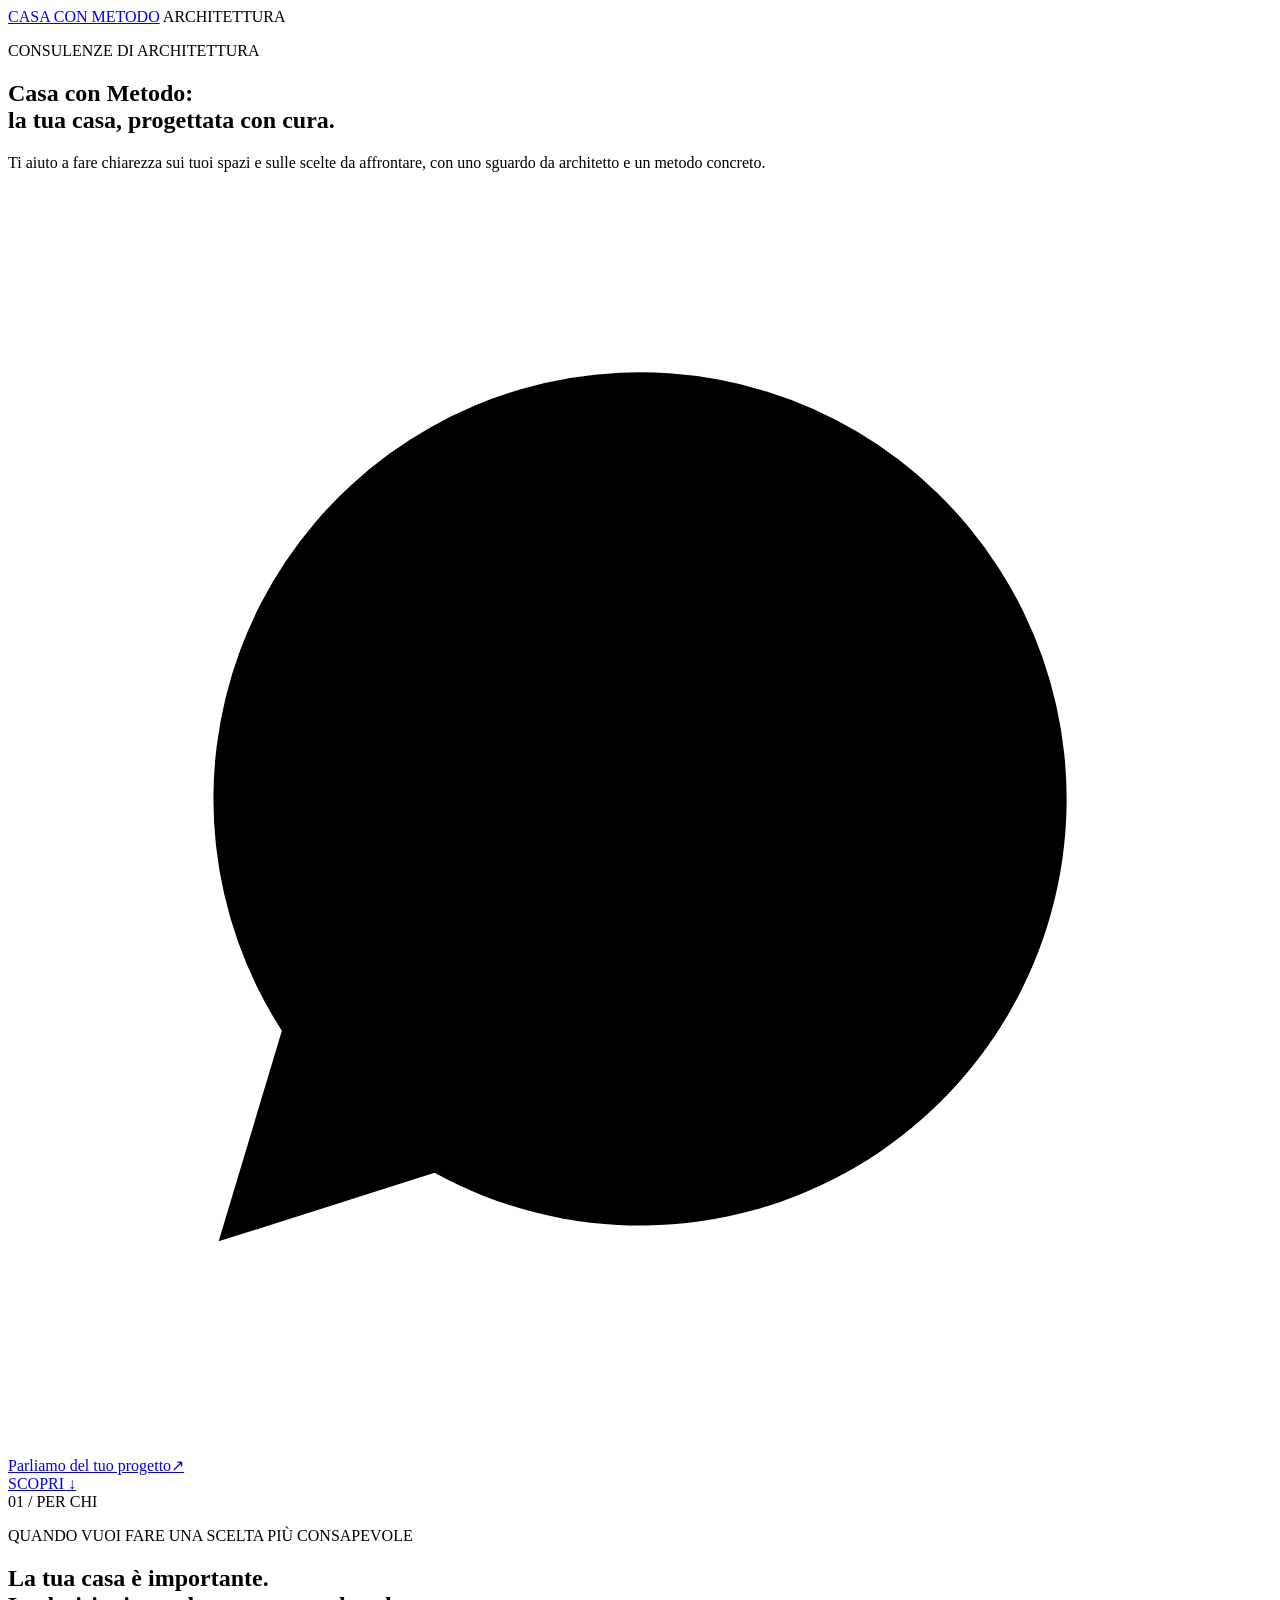
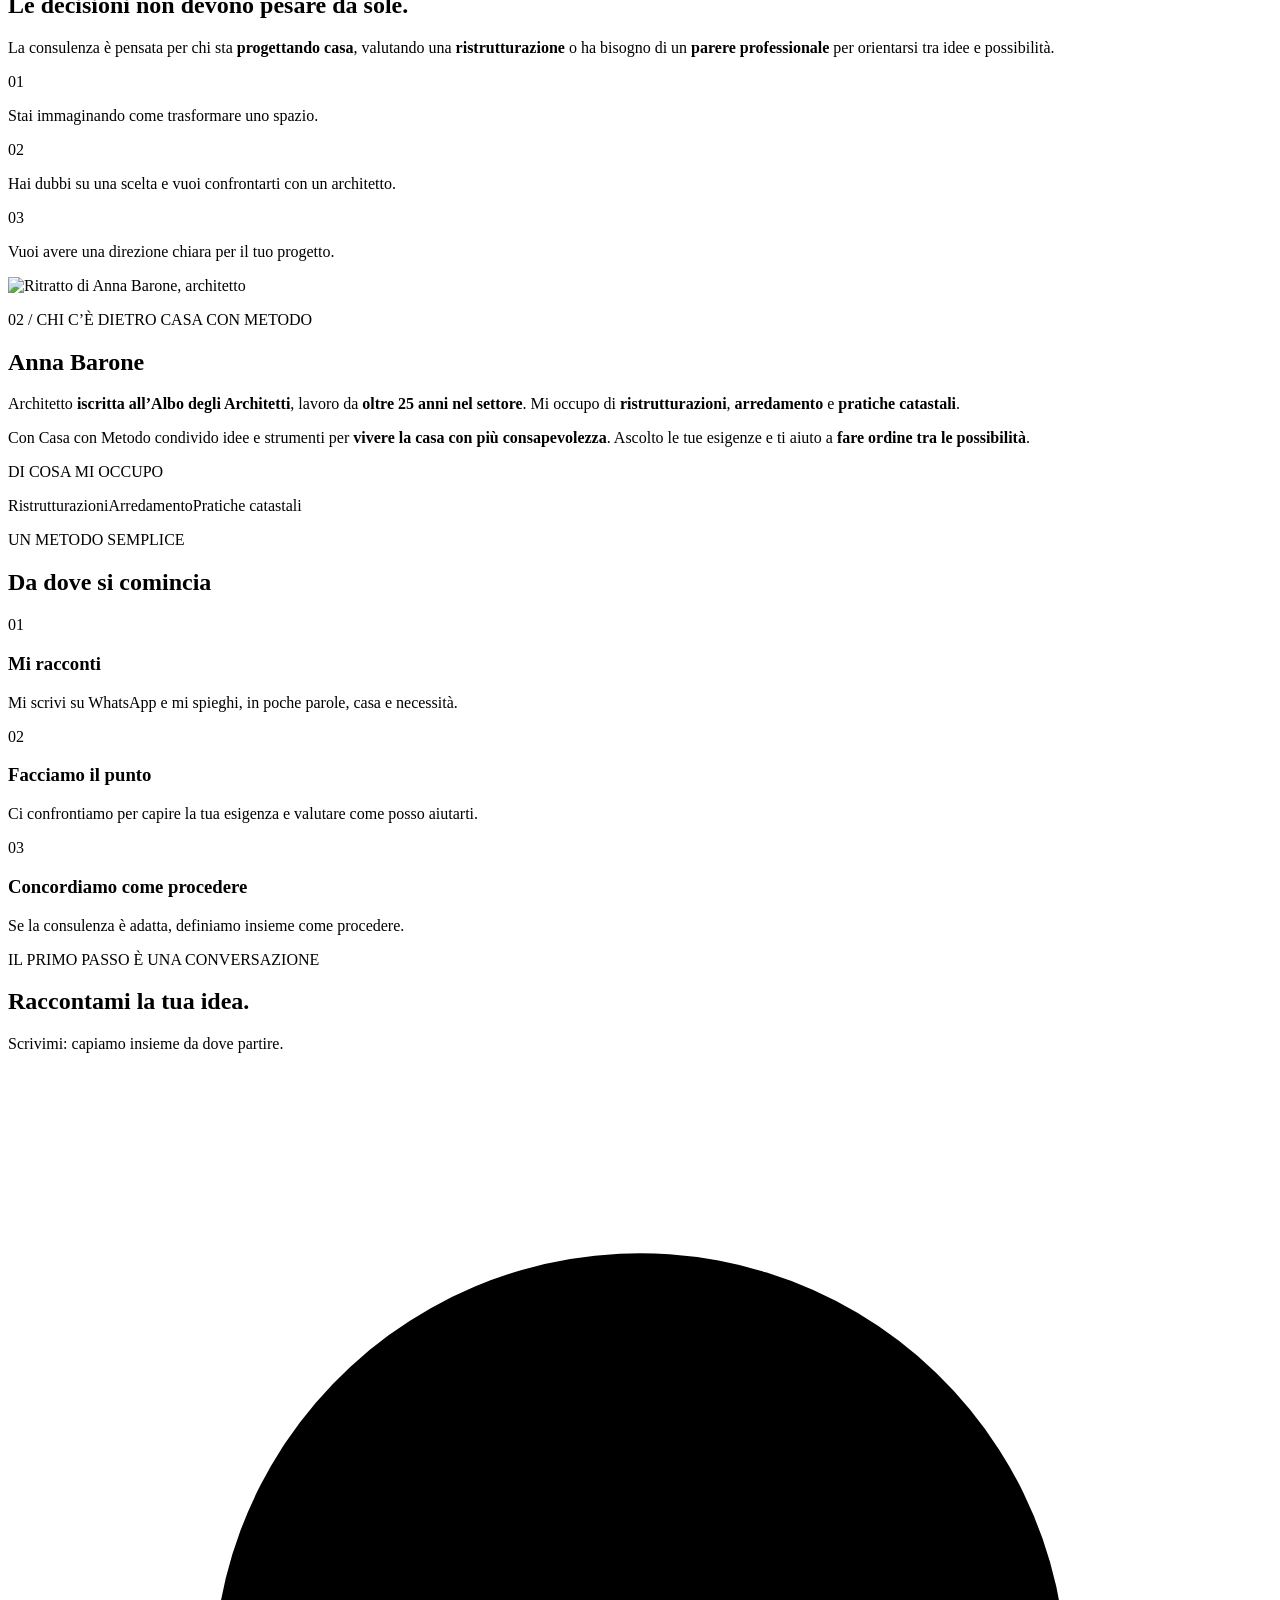
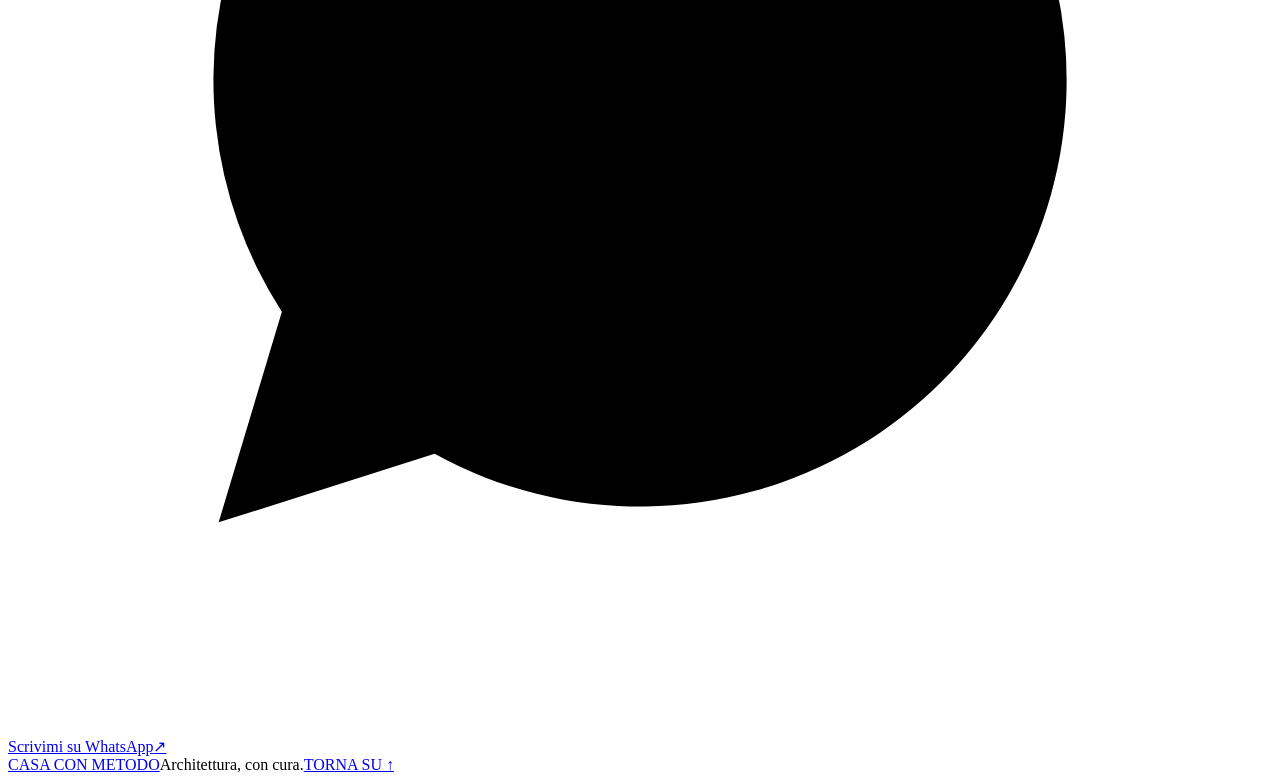
==== landing.html @ af36dec6 "Add landing.html" ====
<!doctype html>
<html lang="it">
<head>
  <meta charset="utf-8">
  <meta name="viewport" content="width=device-width, initial-scale=1">
  <meta name="theme-color" content="#fff">
  <meta name="description" content="Anna Barone, architetto iscritta all’Albo con oltre 25 anni di esperienza. Ristrutturazioni, arredamento e pratiche catastali con Casa con Metodo.">
  <title>Anna Barone, architetto | Casa con Metodo</title>
  <link rel="preconnect" href="https://fonts.googleapis.com">
  <link rel="preconnect" href="https://fonts.gstatic.com" crossorigin>
  <link href="https://fonts.googleapis.com/css2?family=DM+Sans:wght@400;500;600&family=Manrope:wght@400;500;600;700&display=swap" rel="stylesheet">
  <link rel="stylesheet" href="landing.css">
  <script src="config.js" defer></script>
  <script src="landing.js" defer></script>
</head>
<body>
  <header class="site-header" id="top">
    <a class="wordmark" href="index.html" aria-label="Casa con Metodo, pagina iniziale">CASA CON METODO</a>
    <span class="header-note">ARCHITETTURA</span>
  </header>

  <main>
    <section class="hero" aria-labelledby="hero-title">
      <div class="hero-copy">
        <p class="eyebrow">CONSULENZE DI ARCHITETTURA</p>
        <h1 id="hero-title">Casa con Metodo:<br class="desktop-only"> la tua casa, progettata con cura.</h1>
        <p class="hero-intro">Ti aiuto a fare chiarezza sui tuoi spazi e sulle scelte da affrontare, con uno sguardo da architetto e un metodo concreto.</p>
        <a class="button button-dark" data-whatsapp href="#contatti"><svg class="whatsapp-icon" viewBox="0 0 24 24" aria-hidden="true"><path d="M20.1 11.7a8.1 8.1 0 0 1-12 7L4 20l1.2-4a8.1 8.1 0 1 1 14.9-4.3Z"/><path d="M9 8.3c.2-.4.4-.5.7-.5h.5c.2 0 .4.1.5.4l.8 1.8c.1.3.1.5-.1.7l-.6.7c-.2.2-.2.4 0 .7.5.8 1.2 1.4 2 1.8.3.1.5.1.7-.1l.8-.9c.2-.2.4-.3.7-.1l1.7.8c.3.1.4.3.4.5 0 .3-.2 1.2-.8 1.7-.5.5-1.2.8-2 .7-1.2-.2-2.7-.9-4.1-2.1-1.1-1-2.1-2.5-2.3-3.6-.2-.9.1-1.7.5-2.2Z"/></svg><span>Parliamo del tuo progetto</span><span aria-hidden="true">↗</span></a>
      </div>
      <a class="scroll-cue" href="#per-chi" aria-label="Scopri come posso aiutarti">SCOPRI <span aria-hidden="true">↓</span></a>
    </section>

    <section class="section audience" id="per-chi" aria-labelledby="audience-title">
      <div class="section-index">01 / PER CHI</div>
      <div class="section-main">
        <p class="eyebrow">QUANDO VUOI FARE UNA SCELTA PIÙ CONSAPEVOLE</p>
        <h2 id="audience-title">La tua casa è importante.<br>Le decisioni non devono pesare da sole.</h2>
        <p class="body-copy">La consulenza è pensata per chi sta <strong>progettando casa</strong>, valutando una <strong>ristrutturazione</strong> o ha bisogno di un <strong>parere professionale</strong> per orientarsi tra idee e possibilità.</p>
        <div class="audience-list">
          <div><span>01</span><p>Stai immaginando come trasformare uno spazio.</p></div>
          <div><span>02</span><p>Hai dubbi su una scelta e vuoi confrontarti con un architetto.</p></div>
          <div><span>03</span><p>Vuoi avere una direzione chiara per il tuo progetto.</p></div>
        </div>
      </div>
    </section>

    <section class="about" aria-labelledby="about-title">
      <div class="about-photo"><img src="assets/anna-profile.jpg" alt="Ritratto di Anna Barone, architetto"></div>
      <div class="about-copy"><p class="eyebrow">02 / CHI C’È DIETRO CASA CON METODO</p><h2 id="about-title">Anna Barone</h2><p>Architetto <strong>iscritta all’Albo degli Architetti</strong>, lavoro da <strong>oltre 25 anni nel settore</strong>. Mi occupo di <strong>ristrutturazioni</strong>, <strong>arredamento</strong> e <strong>pratiche catastali</strong>.</p><p>Con Casa con Metodo condivido idee e strumenti per <strong>vivere la casa con più consapevolezza</strong>. Ascolto le tue esigenze e ti aiuto a <strong>fare ordine tra le possibilità</strong>.</p><p class="services-label">DI COSA MI OCCUPO</p><div class="services-tags"><span>Ristrutturazioni</span><span>Arredamento</span><span>Pratiche catastali</span></div></div>
    </section>

    <section class="method" aria-labelledby="method-title">
      <div class="method-heading"><p class="eyebrow">UN METODO SEMPLICE</p><h2 id="method-title">Da dove si comincia</h2></div>
      <div class="steps">
        <article><span>01</span><h3>Mi racconti</h3><p>Mi scrivi su WhatsApp e mi spieghi, in poche parole, casa e necessità.</p></article>
        <article><span>02</span><h3>Facciamo il punto</h3><p>Ci confrontiamo per capire la tua esigenza e valutare come posso aiutarti.</p></article>
        <article><span>03</span><h3>Concordiamo come procedere</h3><p>Se la consulenza è adatta, definiamo insieme come procedere.</p></article>
      </div>
    </section>

    <section class="contact" id="contatti" aria-labelledby="contact-title">
      <p class="eyebrow">IL PRIMO PASSO È UNA CONVERSAZIONE</p>
      <h2 id="contact-title">Raccontami la tua idea.</h2>
      <p>Scrivimi: capiamo insieme da dove partire.</p>
      <a class="button button-light" data-whatsapp href="#"><svg class="whatsapp-icon" viewBox="0 0 24 24" aria-hidden="true"><path d="M20.1 11.7a8.1 8.1 0 0 1-12 7L4 20l1.2-4a8.1 8.1 0 1 1 14.9-4.3Z"/><path d="M9 8.3c.2-.4.4-.5.7-.5h.5c.2 0 .4.1.5.4l.8 1.8c.1.3.1.5-.1.7l-.6.7c-.2.2-.2.4 0 .7.5.8 1.2 1.4 2 1.8.3.1.5.1.7-.1l.8-.9c.2-.2.4-.3.7-.1l1.7.8c.3.1.4.3.4.5 0 .3-.2 1.2-.8 1.7-.5.5-1.2.8-2 .7-1.2-.2-2.7-.9-4.1-2.1-1.1-1-2.1-2.5-2.3-3.6-.2-.9.1-1.7.5-2.2Z"/></svg><span>Scrivimi su WhatsApp</span><span aria-hidden="true">↗</span></a>
    </section>
  </main>

  <footer class="site-footer"><a class="wordmark" href="index.html">CASA CON METODO</a><span>Architettura, con cura.</span><a href="#top" class="back-top">TORNA SU ↑</a></footer>
</body>
</html>
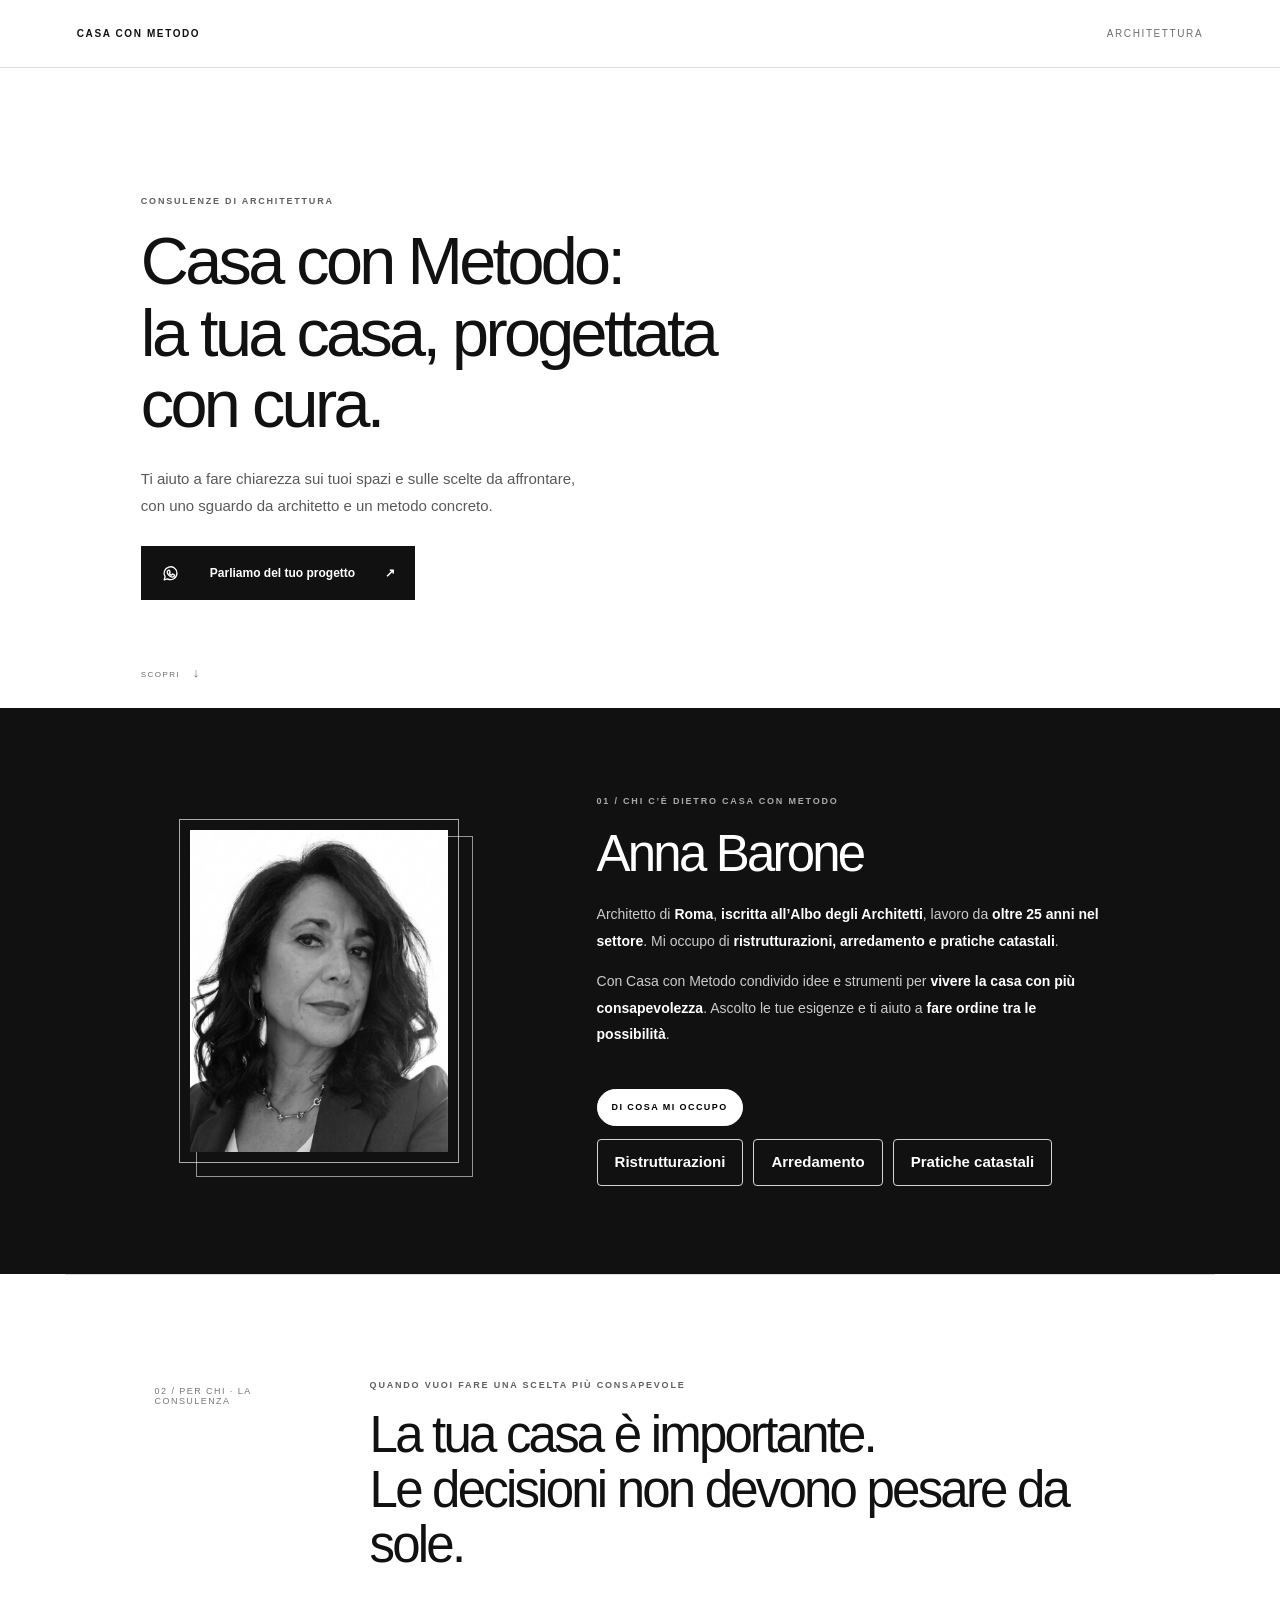
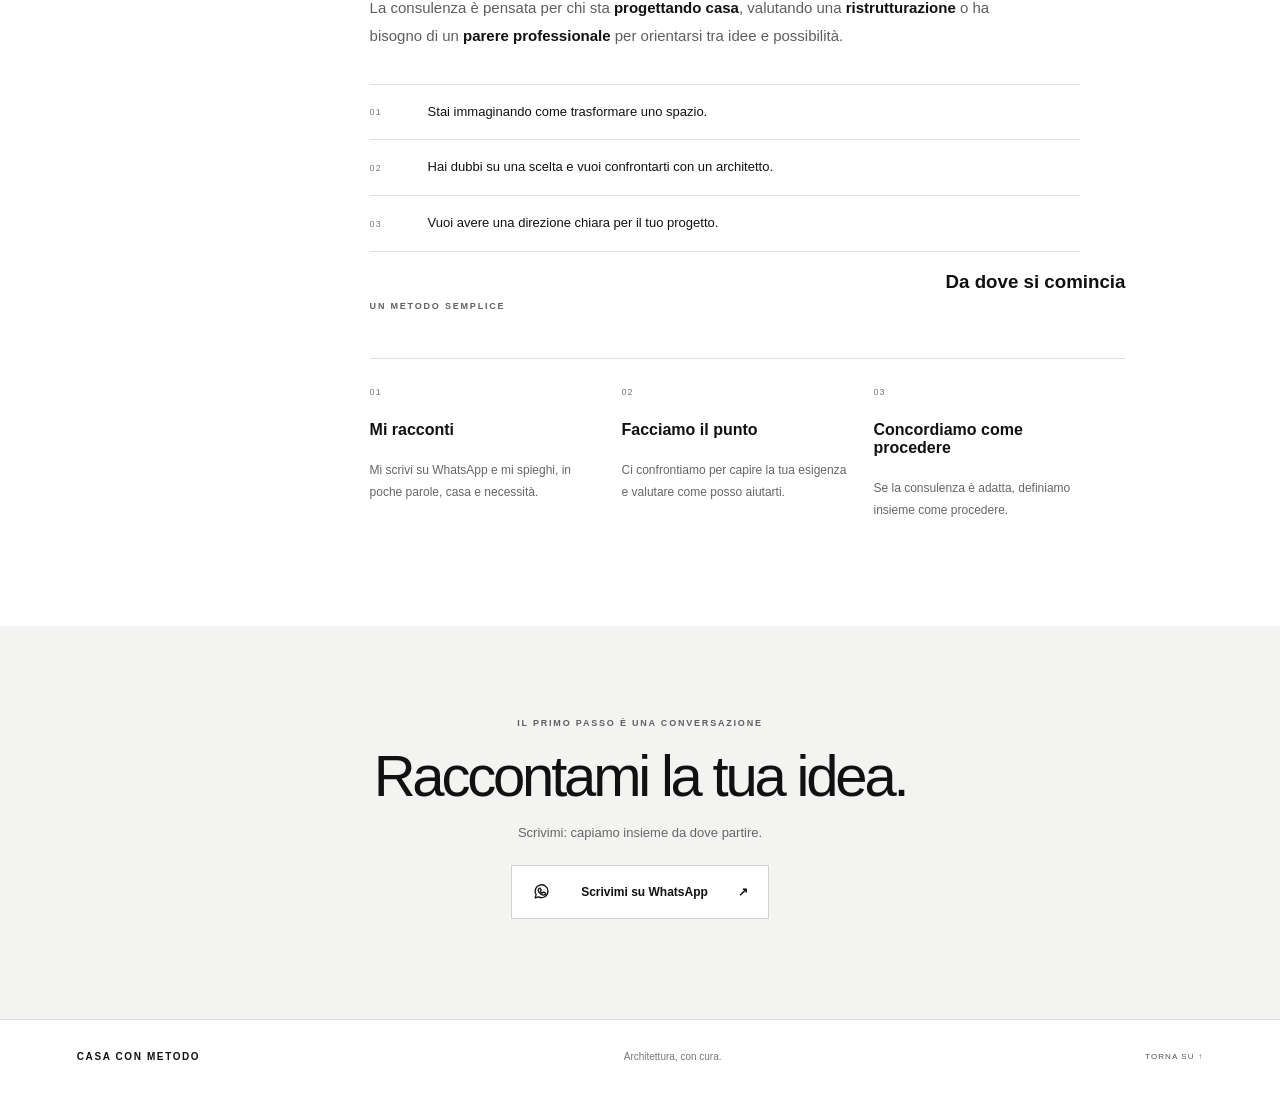
==== commit 5256aa21: "Prepare Casa con Metodo for GitHub Pages (landing.html)" ====
--- a/landing.html
+++ b/landing.html
@@ -4,8 +4,8 @@
   <meta charset="utf-8">
   <meta name="viewport" content="width=device-width, initial-scale=1">
   <meta name="theme-color" content="#fff">
-  <meta name="description" content="Anna Barone, architetto iscritta all’Albo con oltre 25 anni di esperienza. Ristrutturazioni, arredamento e pratiche catastali con Casa con Metodo.">
-  <title>Anna Barone, architetto | Casa con Metodo</title>
+  <meta name="description" content="Anna Barone, architetto di Roma iscritta all’Albo degli Architetti. Ristrutturazioni, arredamento e pratiche catastali con Casa con Metodo.">
+  <title>Anna Barone, architetto di Roma | Casa con Metodo</title>
   <link rel="preconnect" href="https://fonts.googleapis.com">
   <link rel="preconnect" href="https://fonts.gstatic.com" crossorigin>
   <link href="https://fonts.googleapis.com/css2?family=DM+Sans:wght@400;500;600&family=Manrope:wght@400;500;600;700&display=swap" rel="stylesheet">
@@ -27,11 +27,23 @@
         <p class="hero-intro">Ti aiuto a fare chiarezza sui tuoi spazi e sulle scelte da affrontare, con uno sguardo da architetto e un metodo concreto.</p>
         <a class="button button-dark" data-whatsapp href="#contatti"><svg class="whatsapp-icon" viewBox="0 0 24 24" aria-hidden="true"><path d="M20.1 11.7a8.1 8.1 0 0 1-12 7L4 20l1.2-4a8.1 8.1 0 1 1 14.9-4.3Z"/><path d="M9 8.3c.2-.4.4-.5.7-.5h.5c.2 0 .4.1.5.4l.8 1.8c.1.3.1.5-.1.7l-.6.7c-.2.2-.2.4 0 .7.5.8 1.2 1.4 2 1.8.3.1.5.1.7-.1l.8-.9c.2-.2.4-.3.7-.1l1.7.8c.3.1.4.3.4.5 0 .3-.2 1.2-.8 1.7-.5.5-1.2.8-2 .7-1.2-.2-2.7-.9-4.1-2.1-1.1-1-2.1-2.5-2.3-3.6-.2-.9.1-1.7.5-2.2Z"/></svg><span>Parliamo del tuo progetto</span><span aria-hidden="true">↗</span></a>
       </div>
-      <a class="scroll-cue" href="#per-chi" aria-label="Scopri come posso aiutarti">SCOPRI <span aria-hidden="true">↓</span></a>
+      <a class="scroll-cue" href="#chi" aria-label="Scopri chi sono">SCOPRI <span aria-hidden="true">↓</span></a>
     </section>
 
-    <section class="section audience" id="per-chi" aria-labelledby="audience-title">
-      <div class="section-index">01 / PER CHI</div>
+    <section class="about" id="chi" aria-labelledby="about-title">
+      <div class="about-photo"><img src="assets/anna-profile.jpg" alt="Ritratto di Anna Barone, architetto"></div>
+      <div class="about-copy">
+        <p class="eyebrow">01 / CHI C’È DIETRO CASA CON METODO</p>
+        <h2 id="about-title">Anna Barone</h2>
+        <p>Architetto di <strong>Roma</strong>, <strong>iscritta all’Albo degli Architetti</strong>, lavoro da <strong>oltre 25 anni nel settore</strong>. Mi occupo di <strong>ristrutturazioni, arredamento e pratiche catastali</strong>.</p>
+        <p>Con Casa con Metodo condivido idee e strumenti per <strong>vivere la casa con più consapevolezza</strong>. Ascolto le tue esigenze e ti aiuto a <strong>fare ordine tra le possibilità</strong>.</p>
+        <p class="services-label">DI COSA MI OCCUPO</p>
+        <div class="services-tags"><span>Ristrutturazioni</span><span>Arredamento</span><span>Pratiche catastali</span></div>
+      </div>
+    </section>
+
+    <section class="section combined" id="per-chi" aria-labelledby="audience-title">
+      <div class="section-index">02 / PER CHI · LA CONSULENZA</div>
       <div class="section-main">
         <p class="eyebrow">QUANDO VUOI FARE UNA SCELTA PIÙ CONSAPEVOLE</p>
         <h2 id="audience-title">La tua casa è importante.<br>Le decisioni non devono pesare da sole.</h2>
@@ -41,20 +53,14 @@
           <div><span>02</span><p>Hai dubbi su una scelta e vuoi confrontarti con un architetto.</p></div>
           <div><span>03</span><p>Vuoi avere una direzione chiara per il tuo progetto.</p></div>
         </div>
-      </div>
-    </section>
-
-    <section class="about" aria-labelledby="about-title">
-      <div class="about-photo"><img src="assets/anna-profile.jpg" alt="Ritratto di Anna Barone, architetto"></div>
-      <div class="about-copy"><p class="eyebrow">02 / CHI C’È DIETRO CASA CON METODO</p><h2 id="about-title">Anna Barone</h2><p>Architetto <strong>iscritta all’Albo degli Architetti</strong>, lavoro da <strong>oltre 25 anni nel settore</strong>. Mi occupo di <strong>ristrutturazioni</strong>, <strong>arredamento</strong> e <strong>pratiche catastali</strong>.</p><p>Con Casa con Metodo condivido idee e strumenti per <strong>vivere la casa con più consapevolezza</strong>. Ascolto le tue esigenze e ti aiuto a <strong>fare ordine tra le possibilità</strong>.</p><p class="services-label">DI COSA MI OCCUPO</p><div class="services-tags"><span>Ristrutturazioni</span><span>Arredamento</span><span>Pratiche catastali</span></div></div>
-    </section>
-
-    <section class="method" aria-labelledby="method-title">
-      <div class="method-heading"><p class="eyebrow">UN METODO SEMPLICE</p><h2 id="method-title">Da dove si comincia</h2></div>
-      <div class="steps">
-        <article><span>01</span><h3>Mi racconti</h3><p>Mi scrivi su WhatsApp e mi spieghi, in poche parole, casa e necessità.</p></article>
-        <article><span>02</span><h3>Facciamo il punto</h3><p>Ci confrontiamo per capire la tua esigenza e valutare come posso aiutarti.</p></article>
-        <article><span>03</span><h3>Concordiamo come procedere</h3><p>Se la consulenza è adatta, definiamo insieme come procedere.</p></article>
+        <div class="method-block">
+          <div class="method-heading"><p class="eyebrow">UN METODO SEMPLICE</p><h3>Da dove si comincia</h3></div>
+          <div class="steps">
+            <article><span>01</span><h4>Mi racconti</h4><p>Mi scrivi su WhatsApp e mi spieghi, in poche parole, casa e necessità.</p></article>
+            <article><span>02</span><h4>Facciamo il punto</h4><p>Ci confrontiamo per capire la tua esigenza e valutare come posso aiutarti.</p></article>
+            <article><span>03</span><h4>Concordiamo come procedere</h4><p>Se la consulenza è adatta, definiamo insieme come procedere.</p></article>
+          </div>
+        </div>
       </div>
     </section>
 
--- a/landing.css
+++ b/landing.css
@@ -0,0 +1,17 @@
+:root{--black:#111;--white:#fff;--soft:#f5f5f3;--gray:#6d6d6d;--rule:#dededb;--serif:Manrope,sans-serif;--sans:"DM Sans",sans-serif}*{box-sizing:border-box}html{scroll-behavior:smooth;scroll-padding-top:24px}body{margin:0;background:var(--white);color:var(--black);font-family:var(--sans);-webkit-font-smoothing:antialiased}a{color:inherit}.site-header{height:68px;padding:0 clamp(22px,6vw,88px);display:flex;align-items:center;justify-content:space-between;border-bottom:1px solid var(--rule)}.wordmark,.header-note{font-family:var(--sans);font-size:10px;font-weight:600;letter-spacing:.16em;text-decoration:none}.header-note{font-weight:400;color:var(--gray)}.hero{min-height:640px;max-width:1440px;margin:auto;padding:96px clamp(24px,11vw,160px) 76px;display:grid;grid-template-columns:1fr;align-items:center;gap:8vw;position:relative}.hero-copy{max-width:610px}.eyebrow{margin:0 0 20px;font-size:9px;letter-spacing:.2em;font-weight:600;color:#606060}.hero h1,.section h2,.method h2,.about h2,.contact h2{font-family:var(--serif);font-weight:500;letter-spacing:-.055em;line-height:1.08}.hero h1{font-size:clamp(38px,5.2vw,70px);margin:0;max-width:700px}.hero-intro{max-width:450px;margin:24px 0 27px;color:#595959;font-size:15px;line-height:1.8}.button{min-height:54px;display:inline-flex;align-items:center;justify-content:space-between;gap:30px;padding:0 20px;text-decoration:none;font-size:12px;font-weight:600;transition:transform .2s,background .2s}.button:hover{transform:translateY(-2px)}.button-dark{background:var(--black);color:var(--white);min-width:245px}.button-dark:hover{background:#333}.hero-footnote{font-size:10px;color:#777;margin:12px 0 0}.hero-photo{margin:0;justify-self:end;width:min(100%,340px);position:relative}.hero-photo:before{content:"";position:absolute;inset:14px -14px -14px 14px;border:1px solid #d9d9d7;z-index:0}.hero-photo img{position:relative;z-index:1;display:block;width:100%;aspect-ratio:4/5;object-fit:cover;object-position:center 38%;filter:grayscale(100%)}.hero-photo figcaption{position:relative;z-index:1;padding-top:14px;font-size:10px;letter-spacing:.1em;text-transform:uppercase}.scroll-cue{position:absolute;left:clamp(24px,11vw,160px);bottom:28px;text-decoration:none;font-size:8px;letter-spacing:.18em;color:#6c6c6c}.scroll-cue span{margin-left:9px;font-size:13px}.section{max-width:1150px;margin:0 auto;padding:105px clamp(24px,7vw,90px);display:grid;grid-template-columns:170px 1fr;gap:45px;border-top:1px solid var(--rule)}.section-index{font-size:9px;letter-spacing:.16em;color:#777;padding-top:6px}.section-main{max-width:790px}.section .eyebrow{margin-bottom:17px}.section h2,.method h2,.about h2,.contact h2{font-size:clamp(32px,4vw,51px);margin:0}.body-copy{font-size:15px;line-height:1.85;color:#5e5e5e;max-width:640px;margin:22px 0 34px}.audience-list{border-top:1px solid var(--rule);max-width:710px}.audience-list div{display:grid;grid-template-columns:48px 1fr;align-items:center;gap:10px;border-bottom:1px solid var(--rule);padding:17px 0}.audience-list span,.steps article>span{font-size:9px;letter-spacing:.12em;color:#777}.audience-list p{margin:0;font-size:13px;line-height:1.6}.offer{background:var(--soft);border:0;max-width:none;padding-left:max(calc((100% - 970px)/2),clamp(24px,7vw,90px));padding-right:max(calc((100% - 970px)/2),clamp(24px,7vw,90px))}.offer-layout{display:grid;grid-template-columns:1fr 1fr;gap:9vw;max-width:970px}.service-list{list-style:none;padding:0;margin:0 0 24px;border-top:1px solid #d8d8d5}.service-list li{padding:13px 0;border-bottom:1px solid #d8d8d5;font-family:var(--serif);font-size:17px;font-weight:500}.offer-detail p{font-size:14px;line-height:1.85;color:#5c5c5c;margin:0 0 16px}.text-link{display:inline-flex;gap:18px;align-items:center;margin-top:8px;text-decoration:none;border-bottom:1px solid #999;padding:0 0 8px;font-size:12px;font-weight:600}.method{max-width:1150px;margin:0 auto;padding:104px clamp(24px,7vw,90px) 115px}.method-heading{display:flex;align-items:flex-end;justify-content:space-between;gap:20px;margin-bottom:47px}.method-heading .eyebrow{margin-bottom:0}.steps{display:grid;grid-template-columns:repeat(3,1fr);border-top:1px solid var(--rule)}.steps article{padding:22px 26px 0 0}.steps h3{font-family:var(--serif);font-size:19px;letter-spacing:-.03em;font-weight:600;margin:28px 0 10px}.steps p{font-size:12px;line-height:1.8;color:#666;max-width:260px;margin:0}.about{background:#111;color:#fff;padding:88px clamp(24px,14vw,200px);display:grid;grid-template-columns:minmax(180px,.65fr) 1fr;gap:clamp(32px,7vw,100px);align-items:center}.about-photo{max-width:280px}.about-photo img{display:block;width:100%;aspect-ratio:4/5;object-fit:cover;object-position:center 34%;filter:grayscale(100%)}.about-copy{max-width:520px}.about-copy .eyebrow{color:#aaa}.about h2{margin-bottom:20px}.about-copy>p:not(.eyebrow):not(.signature){font-size:14px;line-height:1.9;color:#ccc}.signature{font-family:var(--serif);font-size:19px;margin:25px 0 0}.signature span{color:#aaa}.contact{text-align:center;background:#f3f3f1;padding:92px 24px 100px}.contact .eyebrow{margin-bottom:17px}.contact h2{font-size:clamp(36px,5vw,58px)}.contact>p:not(.eyebrow){font-size:13px;color:#666;margin:17px 0 25px}.button-light{background:#fff;border:1px solid #d2d2cf;min-width:225px;text-align:left}.button-light:hover{background:#f8f8f7}.site-footer{min-height:74px;padding:18px clamp(22px,6vw,88px);display:flex;align-items:center;justify-content:space-between;gap:16px;border-top:1px solid var(--rule);font-size:10px;color:#777}.site-footer .wordmark{color:#111}.back-top{text-decoration:none;font-size:8px;letter-spacing:.14em;color:#555}.desktop-only{display:inline}
+@media(max-width:760px){.site-header{height:58px;padding:0 22px}.wordmark,.header-note{font-size:8px;letter-spacing:.12em}.hero{min-height:unset;padding:54px 24px 68px;grid-template-columns:1fr;gap:34px}.hero-copy{max-width:560px}.hero h1{font-size:clamp(38px,10vw,54px)}.hero-intro{font-size:14px;line-height:1.75;margin:18px 0 22px}.hero-photo{justify-self:center;width:min(78%,310px);margin:0 auto 4px}.hero-photo:before{inset:10px -10px -10px 10px}.hero-photo img{aspect-ratio:4/4.7;object-position:center 32%}.scroll-cue{left:24px;bottom:23px}.section{padding:72px 24px;grid-template-columns:1fr;gap:19px}.section-index{padding:0}.section h2,.method h2,.about h2{font-size:36px}.body-copy{font-size:14px;margin:18px 0 26px}.audience-list div{grid-template-columns:35px 1fr;padding:15px 0}.audience-list p{font-size:12px}.offer{padding:72px 24px}.offer-layout{grid-template-columns:1fr;gap:24px}.offer-detail p{font-size:13px}.method{padding:72px 24px 78px}.method-heading{align-items:flex-start;flex-direction:column;gap:13px;margin-bottom:30px}.steps{grid-template-columns:1fr}.steps article{display:grid;grid-template-columns:32px 1fr;column-gap:8px;padding:17px 0;border-bottom:1px solid var(--rule)}.steps article>span{grid-row:1 / span 2;padding-top:4px}.steps h3{font-size:17px;margin:0 0 6px}.steps p{grid-column:2;font-size:12px;max-width:none}.about{padding:65px 24px 70px;grid-template-columns:1fr;gap:28px}.about-photo{width:min(60%,230px);justify-self:center}.about-photo img{aspect-ratio:4/4.7;object-position:center 32%}.about h2{font-size:37px}.about-copy>p:not(.eyebrow):not(.signature){font-size:13px}.contact{padding:72px 22px 78px}.contact h2{font-size:40px}.site-footer{padding:18px 20px;flex-wrap:wrap}.site-footer>span{display:none}}
+@media(max-width:360px){.hero{padding-left:20px;padding-right:20px}.hero h1{font-size:36px}.section,.offer,.method{padding-left:20px;padding-right:20px}.hero-photo{width:82%}.wordmark,.header-note{font-size:7px}}
+/* Geometric accents and integrated profile/services block */
+.body-copy strong{font-weight:700;color:#111;text-decoration:none}
+.about{position:relative;isolation:isolate;overflow:visible}
+
+.about-photo{position:relative;z-index:1;padding:10px;border:1px solid rgba(255,255,255,.65);background:#111}
+.about-photo:before{content:"";position:absolute;z-index:-1;inset:16px -15px -15px 16px;border:1px solid rgba(255,255,255,.55)}
+.about-photo img{position:relative;z-index:1;display:block;width:100%;aspect-ratio:4/5;object-fit:cover;object-position:center 34%;filter:grayscale(100%)}
+.about .about-copy p.services-label{display:inline-block;margin:27px 0 13px;padding:9px 14px;background:#fff;color:#000;-webkit-text-fill-color:#000;opacity:1;border:1px solid #fff;border-radius:999px;font-size:9px;letter-spacing:.16em;font-weight:700}
+.services-tags{display:flex;flex-wrap:wrap;align-items:stretch;gap:10px}
+.services-tags span{min-height:0;flex:0 1 auto;border:1px solid rgba(255,255,255,.82);border-radius:4px;padding:13px 17px;font-size:15px;line-height:1.25;color:#fff;display:flex;align-items:center;font-weight:600}
+.about-copy strong{color:#fff;font-weight:700}
+.whatsapp-icon{width:19px;height:19px;flex:none;fill:none;stroke:currentColor;stroke-width:1.7;stroke-linecap:round;stroke-linejoin:round}
+@media(max-width:760px){.about{overflow:visible}.about-photo{width:min(68%,250px);margin:0 auto 8px;padding:8px}.about-photo:before{inset:13px -11px -11px 13px}.services-label{margin-top:24px}.services-tags{gap:9px}.services-tags span{padding:12px 15px;font-size:14px}}
+
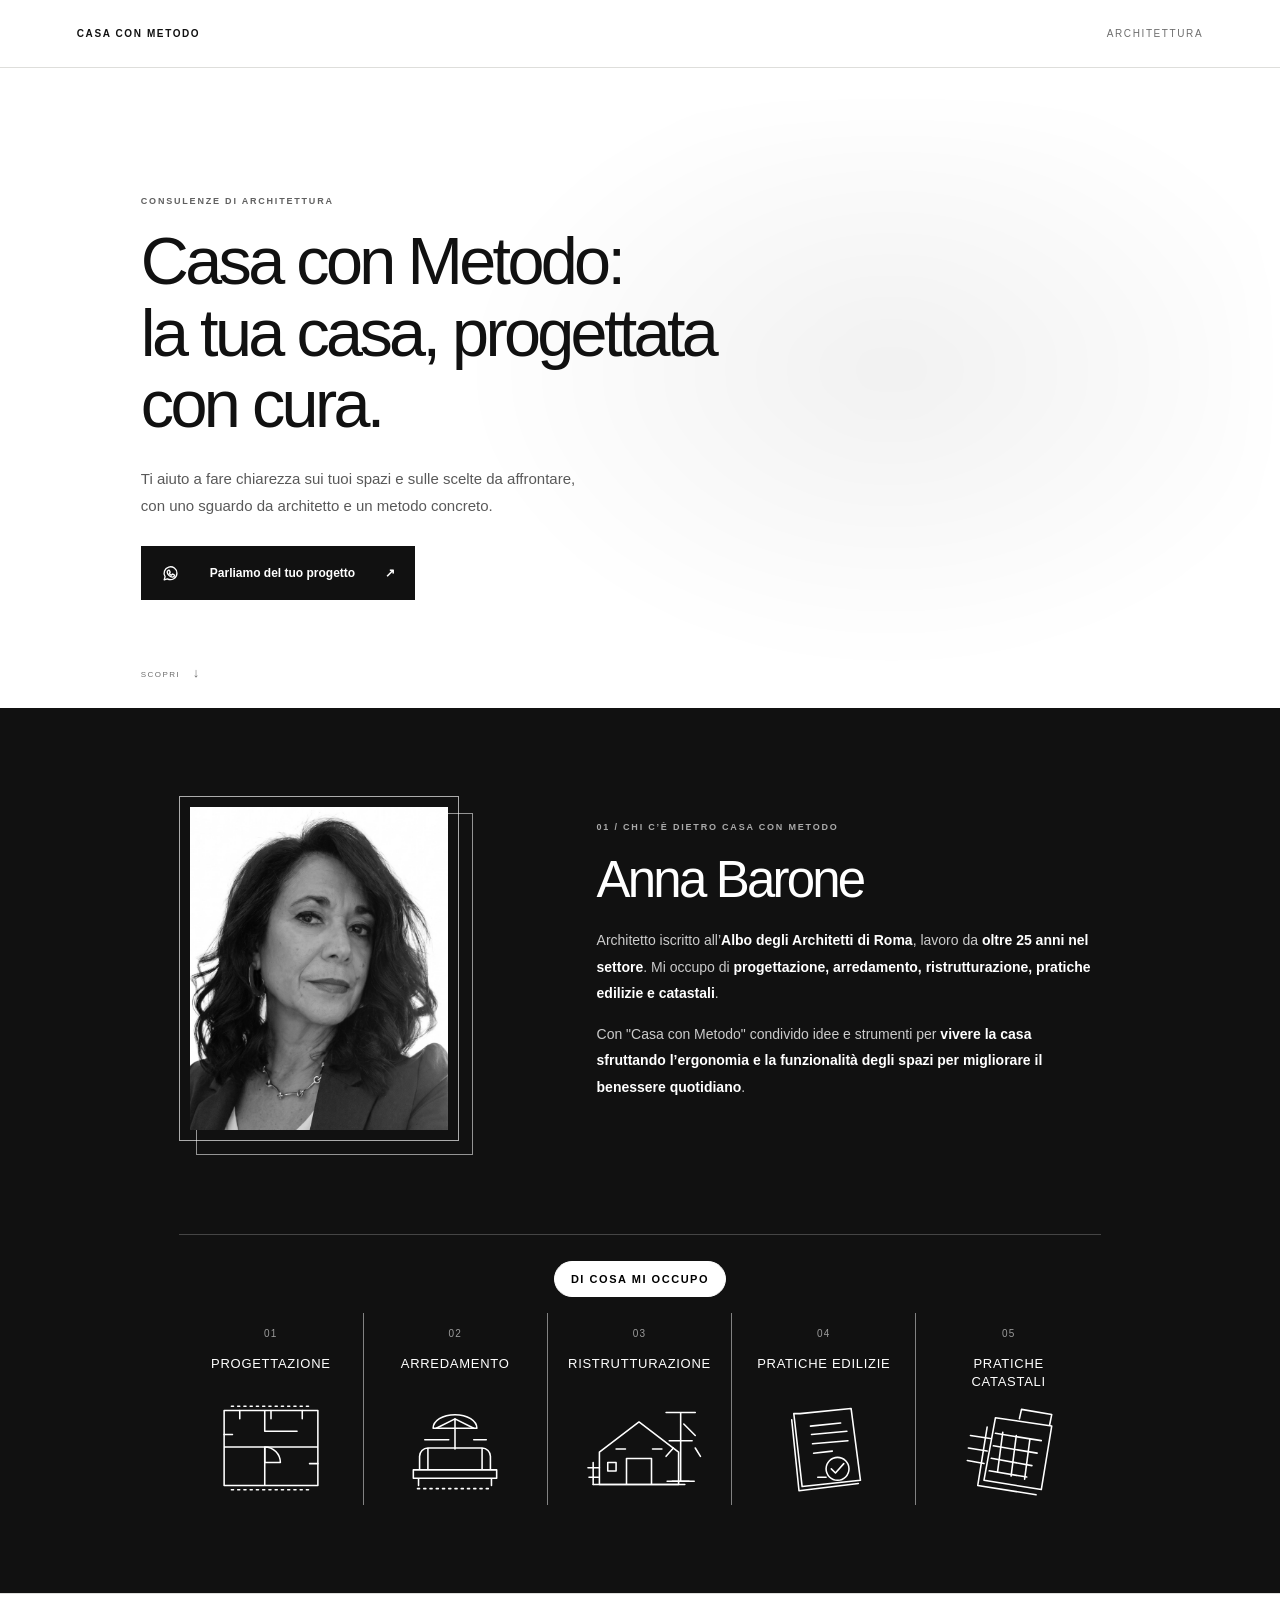
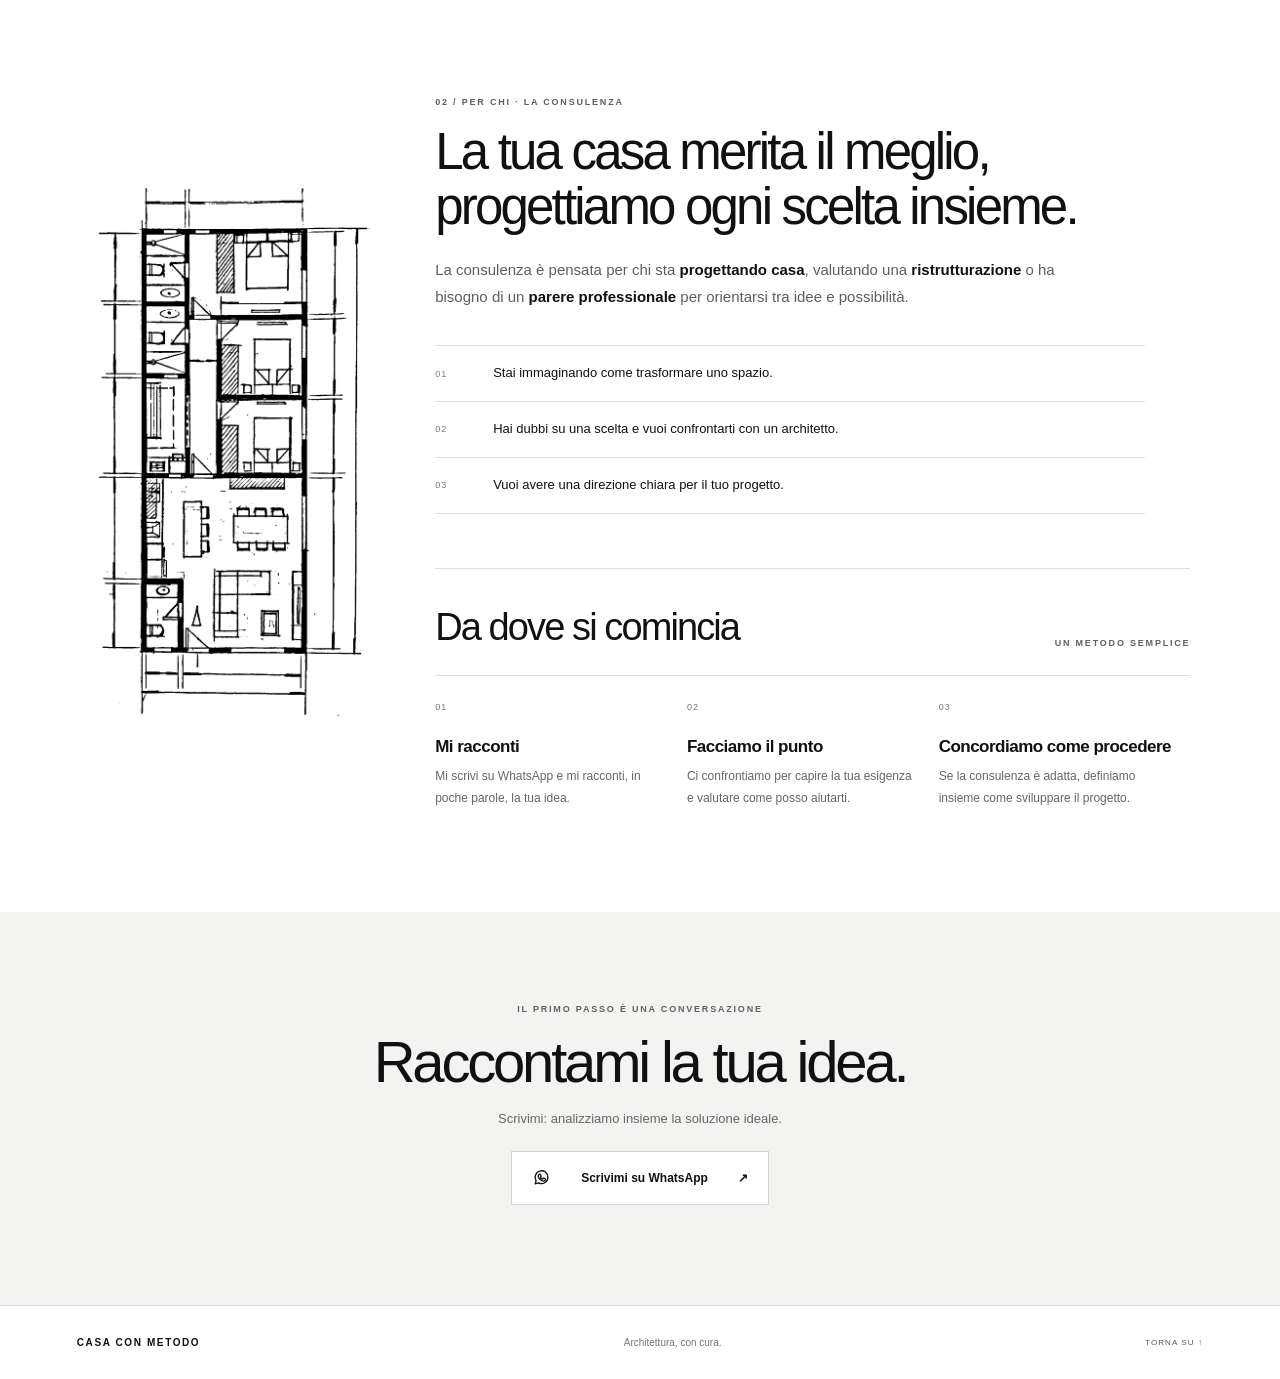
==== commit 58408cbc: "Update landing page and floor plan styling" ====
--- a/landing.html
+++ b/landing.html
@@ -4,7 +4,7 @@
   <meta charset="utf-8">
   <meta name="viewport" content="width=device-width, initial-scale=1">
   <meta name="theme-color" content="#fff">
-  <meta name="description" content="Anna Barone, architetto di Roma iscritta all’Albo degli Architetti. Ristrutturazioni, arredamento e pratiche catastali con Casa con Metodo.">
+  <meta name="description" content="Anna Barone, architetto iscritta all’Albo degli Architetti di Roma, da oltre 25 anni nel settore. Progettazione, arredamento, ristrutturazioni, pratiche edilizie e catastali.">
   <title>Anna Barone, architetto di Roma | Casa con Metodo</title>
   <link rel="preconnect" href="https://fonts.googleapis.com">
   <link rel="preconnect" href="https://fonts.gstatic.com" crossorigin>
@@ -35,18 +35,43 @@
       <div class="about-copy">
         <p class="eyebrow">01 / CHI C’È DIETRO CASA CON METODO</p>
         <h2 id="about-title">Anna Barone</h2>
-        <p>Architetto di <strong>Roma</strong>, <strong>iscritta all’Albo degli Architetti</strong>, lavoro da <strong>oltre 25 anni nel settore</strong>. Mi occupo di <strong>ristrutturazioni, arredamento e pratiche catastali</strong>.</p>
-        <p>Con Casa con Metodo condivido idee e strumenti per <strong>vivere la casa con più consapevolezza</strong>. Ascolto le tue esigenze e ti aiuto a <strong>fare ordine tra le possibilità</strong>.</p>
+        <p>Architetto iscritto all’<strong>Albo degli Architetti di Roma</strong>, lavoro da <strong>oltre 25 anni nel settore</strong>. Mi occupo di <strong>progettazione, arredamento, ristrutturazione, pratiche edilizie e catastali</strong>.</p>
+        <p>Con &quot;Casa con Metodo&quot; condivido idee e strumenti per <strong>vivere la casa sfruttando l’ergonomia e la funzionalità degli spazi per migliorare il benessere quotidiano</strong>.</p>
+      </div>
+      <div class="services-panel" aria-label="Ambiti di lavoro">
         <p class="services-label">DI COSA MI OCCUPO</p>
-        <div class="services-tags"><span>Ristrutturazioni</span><span>Arredamento</span><span>Pratiche catastali</span></div>
+        <div class="services-tags">
+          <article class="service-item">
+            <span class="service-number">01</span><h3>Progettazione</h3>
+            <svg viewBox="0 0 120 96" aria-hidden="true"><g fill="none" stroke="currentColor" stroke-width="1.5" stroke-linecap="round" stroke-linejoin="round"><path d="M15 12h90v72H15zM15 47h39v37M54 47h51M54 12v20h31"/><path d="M54 47a15 15 0 0 1 15 15M54 47v15h15M30 12v8m30-8v8m30-8v8M15 35h8m82 28h-8"/><path d="M22 8h76M22 88h76" stroke-dasharray="2 4"/></g></svg>
+          </article>
+          <article class="service-item">
+            <span class="service-number">02</span><h3>Arredamento</h3>
+            <svg viewBox="0 0 120 96" aria-hidden="true"><g fill="none" stroke="currentColor" stroke-width="1.5" stroke-linecap="round" stroke-linejoin="round"><path d="M20 69h80v8H20zM26 69V56a8 8 0 0 1 8-8h52a8 8 0 0 1 8 8v13M34 48v21m52-21v21M25 77v7m70-7v7M60 20v29m0-29-18 9m18-9 18 9"/><path d="M39 29c0-7 9-13 21-13s21 6 21 13H39zM31 40h23m24 0h12"/><path d="M24 87h72" stroke-dasharray="2 4"/></g></svg>
+          </article>
+          <article class="service-item">
+            <span class="service-number">03</span><h3>Ristrutturazione</h3>
+            <svg viewBox="0 0 120 96" aria-hidden="true"><g fill="none" stroke="currentColor" stroke-width="1.5" stroke-linecap="round" stroke-linejoin="round"><path d="M22 52 60 23l38 29v31H22zM48 83V58h24v25M38 49h9m26 0h9"/><path d="M86 14h28M100 14v66m-8 0h16m-5-55 11 11M89 41h22M93 48l-7 8m28-8 5 8"/><path d="M87 80h26M16 83h88M30 62h8v8h-8z"/><path d="M11 67h11m-6-5v21M12 76h9"/></g></svg>
+          </article>
+          <article class="service-item">
+            <span class="service-number">04</span><h3>Pratiche edilizie</h3>
+            <svg viewBox="0 0 120 96" aria-hidden="true"><g fill="none" stroke="currentColor" stroke-width="1.5" stroke-linecap="round" stroke-linejoin="round"><path d="m37 15 49-5 9 69-56 6-8-70zM29 21l7 68 57-7M47 27l29-3m-28 11 34-3m-33 12 34-3m-33 12 18-2"/><circle cx="73" cy="68" r="11"/><path d="m67 68 4 4 8-9M54 76h8"/></g></svg>
+          </article>
+          <article class="service-item">
+            <span class="service-number">05</span><h3>Pratiche catastali</h3>
+            <svg viewBox="0 0 120 96" aria-hidden="true"><g fill="none" stroke="currentColor" stroke-width="1.5" stroke-linecap="round" stroke-linejoin="round"><path d="m47 17 54 8-10 61-55-9 11-60zM39 26l-9 56 56 9M47 32l44 7M45 44l42 7M43 56l39 7M41 68l36 6"/><path d="m54 31-5 38m18-35-5 39m18-35-5 38M23 34l19 3m-21 9 18 3m-19 9 16 3"/><path d="m70 18 2-9 29 5-2 10"/></g></svg>
+          </article>
+        </div>
       </div>
     </section>
 
     <section class="section combined" id="per-chi" aria-labelledby="audience-title">
-      <div class="section-index">02 / PER CHI · LA CONSULENZA</div>
+      <div class="section-index" aria-hidden="true">
+        <img class="floorplan-illustration" src="assets/floorplan-black-white.png" alt="">
+      </div>
       <div class="section-main">
-        <p class="eyebrow">QUANDO VUOI FARE UNA SCELTA PIÙ CONSAPEVOLE</p>
-        <h2 id="audience-title">La tua casa è importante.<br>Le decisioni non devono pesare da sole.</h2>
+        <p class="eyebrow">02 / PER CHI · LA CONSULENZA</p>
+        <h2 id="audience-title">La tua casa merita il meglio,<br>progettiamo ogni scelta insieme.</h2>
         <p class="body-copy">La consulenza è pensata per chi sta <strong>progettando casa</strong>, valutando una <strong>ristrutturazione</strong> o ha bisogno di un <strong>parere professionale</strong> per orientarsi tra idee e possibilità.</p>
         <div class="audience-list">
           <div><span>01</span><p>Stai immaginando come trasformare uno spazio.</p></div>
@@ -56,9 +81,9 @@
         <div class="method-block">
           <div class="method-heading"><p class="eyebrow">UN METODO SEMPLICE</p><h3>Da dove si comincia</h3></div>
           <div class="steps">
-            <article><span>01</span><h4>Mi racconti</h4><p>Mi scrivi su WhatsApp e mi spieghi, in poche parole, casa e necessità.</p></article>
+            <article><span>01</span><h4>Mi racconti</h4><p>Mi scrivi su WhatsApp e mi racconti, in poche parole, la tua idea.</p></article>
             <article><span>02</span><h4>Facciamo il punto</h4><p>Ci confrontiamo per capire la tua esigenza e valutare come posso aiutarti.</p></article>
-            <article><span>03</span><h4>Concordiamo come procedere</h4><p>Se la consulenza è adatta, definiamo insieme come procedere.</p></article>
+            <article><span>03</span><h4>Concordiamo come procedere</h4><p>Se la consulenza è adatta, definiamo insieme come sviluppare il progetto.</p></article>
           </div>
         </div>
       </div>
@@ -67,7 +92,7 @@
     <section class="contact" id="contatti" aria-labelledby="contact-title">
       <p class="eyebrow">IL PRIMO PASSO È UNA CONVERSAZIONE</p>
       <h2 id="contact-title">Raccontami la tua idea.</h2>
-      <p>Scrivimi: capiamo insieme da dove partire.</p>
+      <p>Scrivimi: analizziamo insieme la soluzione ideale.</p>
       <a class="button button-light" data-whatsapp href="#"><svg class="whatsapp-icon" viewBox="0 0 24 24" aria-hidden="true"><path d="M20.1 11.7a8.1 8.1 0 0 1-12 7L4 20l1.2-4a8.1 8.1 0 1 1 14.9-4.3Z"/><path d="M9 8.3c.2-.4.4-.5.7-.5h.5c.2 0 .4.1.5.4l.8 1.8c.1.3.1.5-.1.7l-.6.7c-.2.2-.2.4 0 .7.5.8 1.2 1.4 2 1.8.3.1.5.1.7-.1l.8-.9c.2-.2.4-.3.7-.1l1.7.8c.3.1.4.3.4.5 0 .3-.2 1.2-.8 1.7-.5.5-1.2.8-2 .7-1.2-.2-2.7-.9-4.1-2.1-1.1-1-2.1-2.5-2.3-3.6-.2-.9.1-1.7.5-2.2Z"/></svg><span>Scrivimi su WhatsApp</span><span aria-hidden="true">↗</span></a>
     </section>
   </main>
@@ -75,4 +100,3 @@
   <footer class="site-footer"><a class="wordmark" href="index.html">CASA CON METODO</a><span>Architettura, con cura.</span><a href="#top" class="back-top">TORNA SU ↑</a></footer>
 </body>
 </html>
-
--- a/landing.css
+++ b/landing.css
@@ -14,4 +14,70 @@
 .about-copy strong{color:#fff;font-weight:700}
 .whatsapp-icon{width:19px;height:19px;flex:none;fill:none;stroke:currentColor;stroke-width:1.7;stroke-linecap:round;stroke-linejoin:round}
 @media(max-width:760px){.about{overflow:visible}.about-photo{width:min(68%,250px);margin:0 auto 8px;padding:8px}.about-photo:before{inset:13px -11px -11px 13px}.services-label{margin-top:24px}.services-tags{gap:9px}.services-tags span{padding:12px 15px;font-size:14px}}
-
+
+/* One continuous section joins who the consultation is for with how it works. */
+.section.combined{width:100%;max-width:none;margin:0;padding:clamp(72px,8vw,112px) clamp(24px,7vw,90px);grid-template-columns:minmax(100px,170px) minmax(0,790px);justify-content:center;gap:45px;border-top:1px solid var(--rule);background:#fff}
+.combined .section-main{max-width:790px}
+.combined .body-copy strong{color:#111}
+.combined .method-block{margin-top:54px;padding-top:38px;border-top:1px solid var(--rule)}
+.combined .method-heading{display:flex;align-items:flex-end;justify-content:space-between;gap:20px;margin:0 0 27px}
+.combined .method-heading .eyebrow{margin:0}
+.combined .method-heading h3{margin:0;font-family:var(--serif);font-size:clamp(27px,3.2vw,38px);font-weight:500;letter-spacing:-.05em;line-height:1.1}
+.combined .steps{display:grid;grid-template-columns:repeat(3,minmax(0,1fr));border-top:1px solid var(--rule)}
+.combined .steps article{padding:20px 18px 0 0}
+.combined .steps h4{font-family:var(--serif);font-size:17px;letter-spacing:-.03em;font-weight:600;margin:23px 0 9px}
+.combined .steps p{font-size:12px;line-height:1.8;color:#666;max-width:260px;margin:0}
+
+/* A quiet monochrome light drift lives behind the hero copy. */
+.hero{isolation:isolate;overflow:hidden}
+.hero:before{content:"";position:absolute;z-index:-1;inset:8% 2% 5% 35%;pointer-events:none;background:radial-gradient(ellipse at 55% 45%,rgba(0,0,0,.055),transparent 68%);filter:blur(24px);animation:ambient-drift 18s ease-in-out infinite alternate}
+@keyframes ambient-drift{from{transform:translate3d(-1.5%,0,0) scale(.96);opacity:.55}to{transform:translate3d(1.5%,1%,0) scale(1.06);opacity:.9}}
+
+/* Reveal copy gently as it enters view; the script adds these classes. */
+.js-reveal .reveal{opacity:0;transform:translateY(12px);transition:opacity .75s ease,transform .75s ease}
+.js-reveal .reveal.is-visible{opacity:1;transform:translateY(0)}
+@media(prefers-reduced-motion:reduce){.hero:before{animation:none}.js-reveal .reveal{opacity:1;transform:none;transition:none}}
+@media(max-width:760px){.section.combined{padding:72px 24px;grid-template-columns:1fr;gap:19px}.combined .method-block{margin-top:42px;padding-top:30px}.combined .method-heading{align-items:flex-start;flex-direction:column;gap:12px;margin-bottom:24px}.combined .steps{grid-template-columns:1fr}.combined .steps article{display:grid;grid-template-columns:32px 1fr;column-gap:8px;padding:17px 0;border-bottom:1px solid var(--rule)}.combined .steps article>span{grid-row:1 / span 2;padding-top:4px}.combined .steps h4{font-size:16px;margin:0 0 6px}.combined .steps p{grid-column:2;font-size:12px;max-width:none}.hero:before{inset:8% -20% 5% 5%}}
+
+/* Services sit in their own row so they read clearly after Anna's introduction. */
+.about{grid-template-rows:auto auto}
+.about-photo{grid-column:1;grid-row:1}
+.about-copy{grid-column:2;grid-row:1}
+.services-panel{grid-column:1/-1;grid-row:2;margin-top:4px;padding-top:26px;border-top:1px solid rgba(255,255,255,.22)}
+.about .services-label{display:inline-block;margin:0 0 16px;padding:11px 16px;background:#fff;color:#000;-webkit-text-fill-color:#000;border:1px solid #fff;border-radius:999px;font-size:11px;letter-spacing:.14em;font-weight:700}
+.services-tags{display:grid;grid-template-columns:repeat(5,minmax(0,1fr));gap:10px}
+.services-tags span{min-height:58px;justify-content:center;text-align:center;padding:12px 14px;font-size:14px}
+@media(max-width:760px){.about{grid-template-rows:auto auto auto}.about-photo{grid-column:1;grid-row:1}.about-copy{grid-column:1;grid-row:2}.services-panel{grid-column:1;grid-row:3;margin-top:1px;padding-top:22px}.about .services-label{font-size:10px;margin-bottom:13px}.services-tags{grid-template-columns:repeat(2,minmax(0,1fr));gap:9px}.services-tags span{min-height:54px;padding:11px 9px;font-size:13px}.services-tags span:last-child:nth-child(odd){grid-column:1/-1}}
+
+/* Desk layout: balance the service label, method heading, and section sidebar. */
+.services-panel{text-align:center}
+.services-tags{justify-items:stretch}
+.section-sketch{display:block;width:clamp(112px,14vw,154px);height:auto;margin:42px auto 0;color:#111;opacity:.82}
+.combined .method-heading .eyebrow{order:2;margin-left:auto;text-align:right}
+.combined .method-heading h3{order:1;text-align:left}
+@media(max-width:760px){
+  .section-sketch{display:none}
+  .combined .method-heading .eyebrow{order:0;margin-left:0;text-align:left}
+  .combined .method-heading h3{order:0;text-align:left}
+}
+
+/* Five illustrated service columns, separated by fine architectural rules. */
+.services-tags{grid-template-columns:repeat(5,minmax(0,1fr));gap:0}
+.services-tags .service-item{min-width:0;padding:15px clamp(8px,1.5vw,20px) 5px;border:0;border-right:1px solid rgba(255,255,255,.48);border-radius:0;display:flex;flex-direction:column;align-items:center;justify-content:flex-start;text-align:center;color:#fff}
+.services-tags .service-item:last-child{border-right:0}
+.services-tags .service-number{display:block;flex:0 0 auto;min-height:0;padding:0;border:0;border-radius:0;color:rgba(255,255,255,.58);font-size:10px;line-height:1.2;letter-spacing:.12em;font-weight:400}
+.services-tags .service-item h3{min-height:2.5em;margin:15px 0 10px;font-family:var(--sans);font-size:clamp(10px,1.05vw,13px);font-weight:500;line-height:1.35;letter-spacing:.055em;text-transform:uppercase}
+.services-tags .service-item svg{width:min(100%,130px);height:100px;overflow:visible;color:#fff}
+.section.combined{grid-template-columns:clamp(210px,24vw,340px) minmax(0,790px);gap:clamp(24px,3vw,44px)}
+.section-index{display:flex;align-items:center;justify-content:center;align-self:stretch;min-width:0}
+.floorplan-illustration{display:block;width:100%;height:auto;max-height:760px;object-fit:contain;object-position:center;background:#fff}
+@media(max-width:760px){
+  .services-tags{grid-template-columns:repeat(2,minmax(0,1fr));gap:0}
+  .services-tags .service-item{padding:14px 10px 16px;border-right:1px solid rgba(255,255,255,.42);border-bottom:1px solid rgba(255,255,255,.42)}
+  .services-tags .service-item:nth-child(2n){border-right:0}
+  .services-tags .service-item:nth-child(5){grid-column:1/-1;border-right:0;border-bottom:0}
+  .services-tags .service-item h3{min-height:0;margin:10px 0 8px;font-size:11px}
+  .services-tags .service-item svg{width:min(74%,150px);height:88px}
+  .section.combined{grid-template-columns:1fr;gap:19px}
+  .section-index{display:none}
+}
